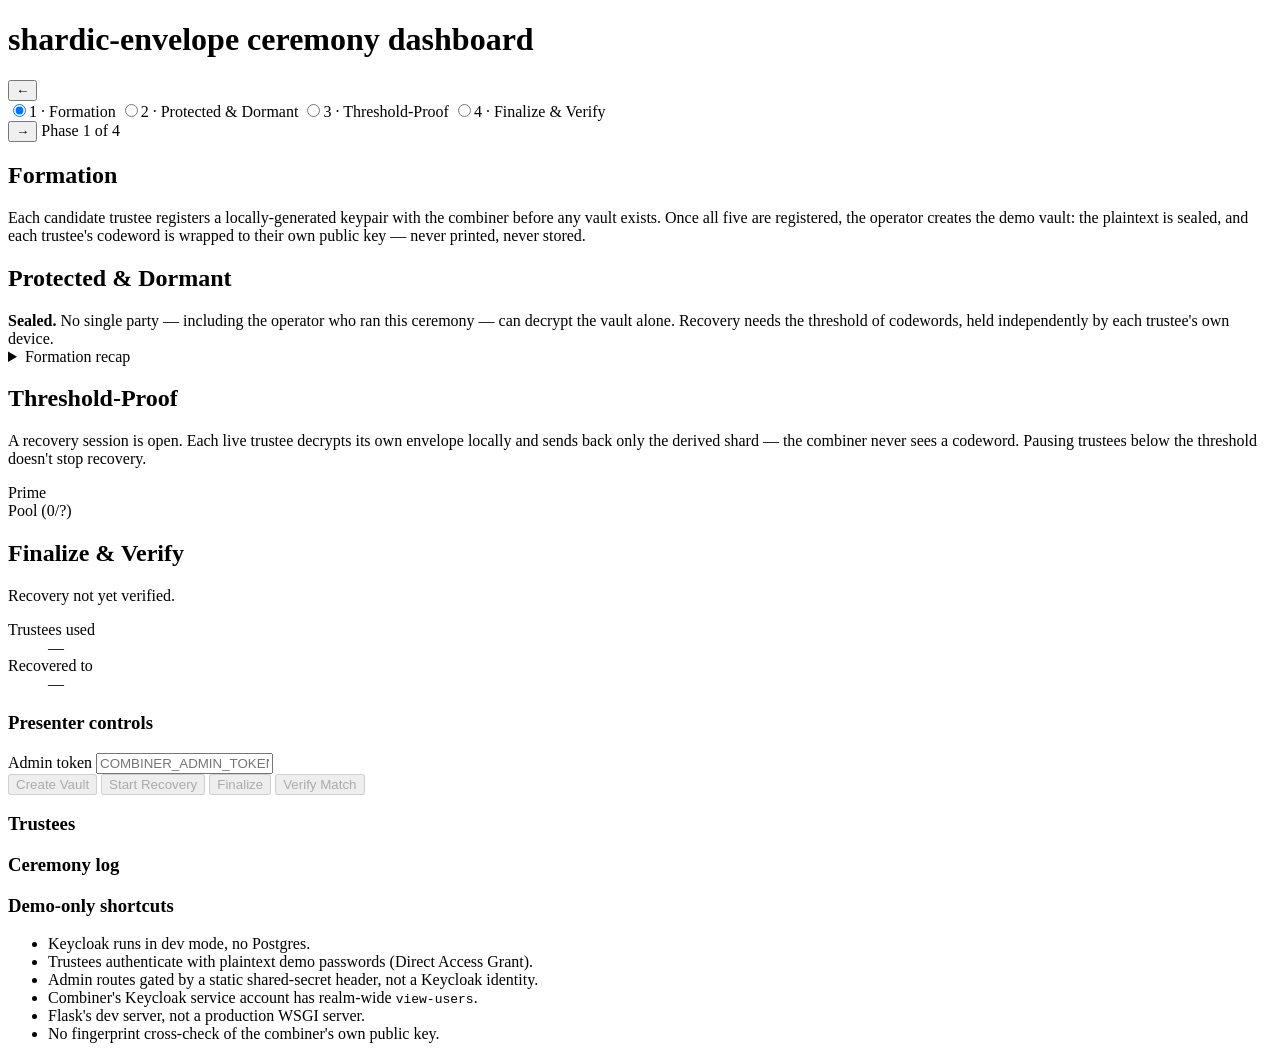
==== demo/combiner/dashboard/index.html @ 2d130a90 "Add live SSE-driven ceremony dashboard to the shardic-envelope demo Bolts an in-browser dashboard on" ====
<!doctype html>
<html lang="en">
<head>
<meta charset="utf-8">
<title>shardic-envelope — Ceremony Dashboard</title>
<link rel="stylesheet" href="/dashboard/dashboard.css">
</head>
<body>

<header class="topbar">
  <h1>shardic-envelope <span class="topbar__subtitle">ceremony dashboard</span></h1>
  <div class="phase-nav">
    <button id="phase-prev" class="phase-nav__btn" aria-label="Previous phase">&larr;</button>
    <div class="phase-nav__tabs">
      <label class="phase-tab"><input type="radio" name="phase" value="1" checked><span>1 · Formation</span></label>
      <label class="phase-tab"><input type="radio" name="phase" value="2"><span>2 · Protected &amp; Dormant</span></label>
      <label class="phase-tab"><input type="radio" name="phase" value="3"><span>3 · Threshold-Proof</span></label>
      <label class="phase-tab"><input type="radio" name="phase" value="4"><span>4 · Finalize &amp; Verify</span></label>
    </div>
    <button id="phase-next" class="phase-nav__btn" aria-label="Next phase">&rarr;</button>
    <span class="phase-nav__indicator" id="phase-indicator">Phase 1 of 4</span>
  </div>
</header>

<div class="layout">
  <main class="phases">

    <section class="phase" data-phase="1">
      <h2>Formation</h2>
      <p class="phase__lede">Each candidate trustee registers a locally-generated keypair with the combiner
        before any vault exists. Once all five are registered, the operator creates the demo vault: the
        plaintext is sealed, and each trustee's codeword is wrapped to their own public key — never printed,
        never stored.</p>

      <div class="callout callout--brass" id="formation-callout" hidden>
        <strong>Phase 1 complete.</strong> Vault sealed and dormant. This state has no expiry and can sit
        untouched indefinitely before anyone ever triggers recovery.
      </div>

      <div class="pipeline" id="formation-pipeline" hidden>
        <div class="pipeline__row">
          <div class="pipeline__step">plaintext</div>
          <div class="pipeline__arrow">AES-256-GCM</div>
          <div class="pipeline__step">.krypt ciphertext</div>
        </div>
        <div class="pipeline__row">
          <div class="pipeline__step">DEK</div>
          <div class="pipeline__arrow">Shamir split, GF(256)</div>
          <div class="pipeline__step" id="formation-split-label">D-of-T envelopes</div>
        </div>
        <dl class="pipeline__facts">
          <dt>Prime trustee</dt><dd id="formation-prime">—</dd>
          <dt>Pool trustees</dt><dd id="formation-pool">—</dd>
        </dl>
      </div>
    </section>

    <section class="phase" data-phase="2">
      <h2>Protected &amp; Dormant</h2>
      <div class="callout callout--brass">
        <strong>Sealed.</strong> No single party — including the operator who ran this ceremony — can
        decrypt the vault alone. Recovery needs the threshold of codewords, held independently by each
        trustee's own device.
      </div>
      <details class="pipeline-recap">
        <summary>Formation recap</summary>
        <dl class="pipeline__facts">
          <dt>Prime trustee</dt><dd id="dormant-prime">—</dd>
          <dt>Pool trustees</dt><dd id="dormant-pool">—</dd>
        </dl>
      </details>
    </section>

    <section class="phase" data-phase="3">
      <h2>Threshold-Proof</h2>
      <p class="phase__lede">A recovery session is open. Each live trustee decrypts its own envelope
        locally and sends back only the derived shard — the combiner never sees a codeword. Pausing
        trustees below the threshold doesn't stop recovery.</p>

      <div class="shard-progress" id="shard-progress">
        <div class="shard-progress__prime">
          <span class="shard-progress__label">Prime</span>
          <span id="shard-prime-status" class="shard-dot shard-dot--pending"></span>
        </div>
        <div class="shard-progress__pool">
          <span class="shard-progress__label">Pool (<span id="shard-pool-count">0</span>/<span id="shard-pool-threshold">?</span>)</span>
          <div id="shard-pool-list" class="shard-progress__pool-list"></div>
        </div>
      </div>
    </section>

    <section class="phase" data-phase="4">
      <h2>Finalize &amp; Verify</h2>
      <div id="verify-banner" class="verify-banner verify-banner--pending">Recovery not yet verified.</div>
      <dl class="pipeline__facts">
        <dt>Trustees used</dt><dd id="finalize-trustees">—</dd>
        <dt>Recovered to</dt><dd id="finalize-outdir">—</dd>
      </dl>
    </section>

  </main>

  <aside class="sidebar">
    <section class="panel">
      <h3>Presenter controls</h3>
      <label class="token-field">
        Admin token
        <input type="password" id="admin-token" placeholder="COMBINER_ADMIN_TOKEN">
      </label>
      <div class="controls">
        <button id="btn-create-vault" disabled>Create Vault</button>
        <button id="btn-start-recovery" disabled>Start Recovery</button>
        <button id="btn-finalize" disabled>Finalize</button>
        <button id="btn-verify" disabled>Verify Match</button>
      </div>
    </section>

    <section class="panel">
      <h3>Trustees</h3>
      <div id="trustee-grid" class="trustee-grid"></div>
    </section>

    <section class="panel">
      <h3>Ceremony log</h3>
      <div id="ceremony-log" class="ceremony-log"></div>
    </section>

    <section class="panel panel--muted">
      <h3>Demo-only shortcuts</h3>
      <ul class="shortcut-list">
        <li>Keycloak runs in dev mode, no Postgres.</li>
        <li>Trustees authenticate with plaintext demo passwords (Direct Access Grant).</li>
        <li>Admin routes gated by a static shared-secret header, not a Keycloak identity.</li>
        <li>Combiner's Keycloak service account has realm-wide <code>view-users</code>.</li>
        <li>Flask's dev server, not a production WSGI server.</li>
        <li>No fingerprint cross-check of the combiner's own public key.</li>
      </ul>
    </section>
  </aside>
</div>

<script src="/dashboard/dashboard.js"></script>
</body>
</html>
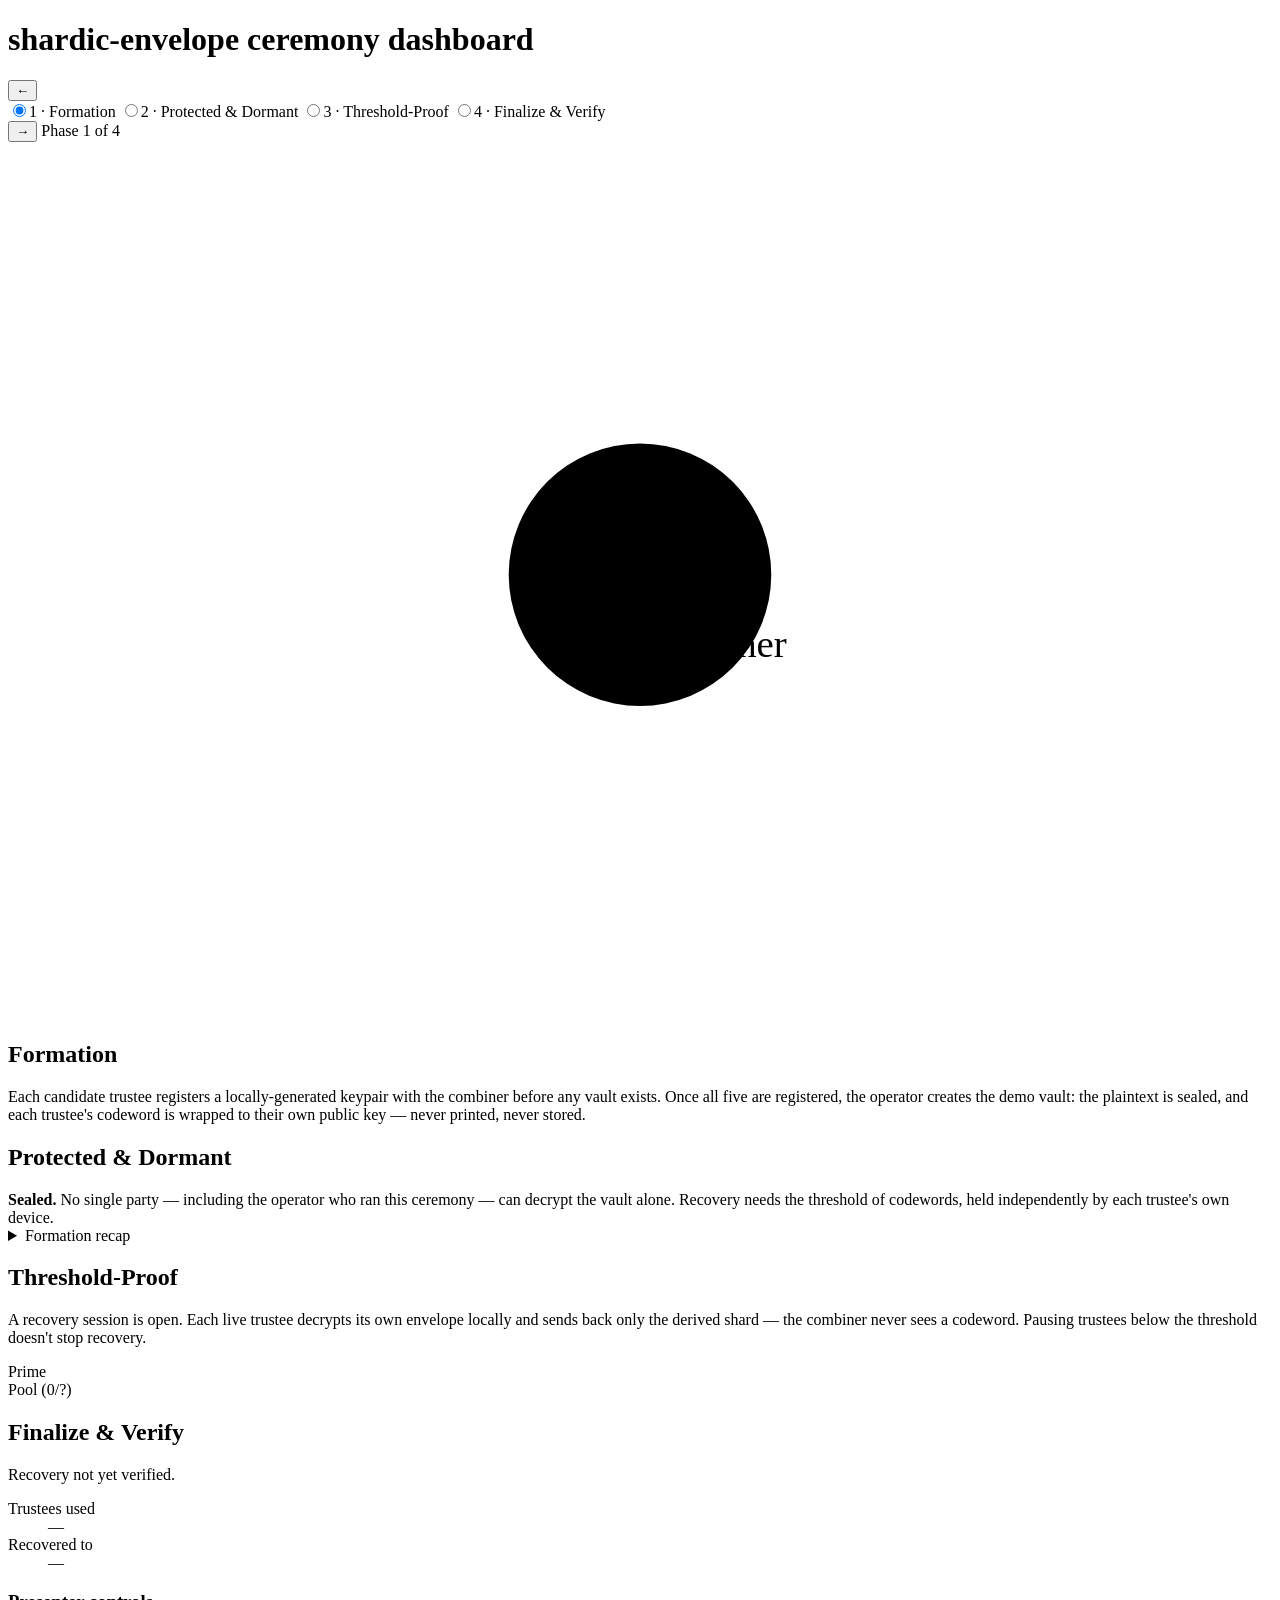
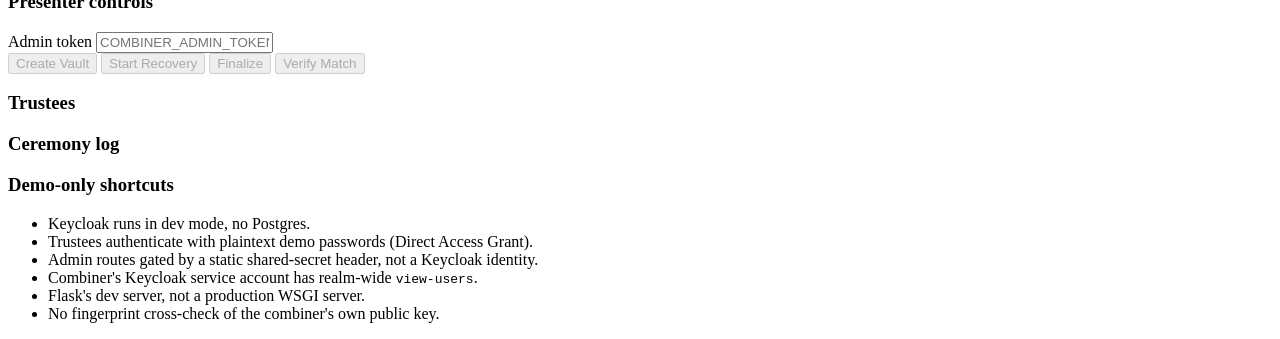
==== commit d4cae35c: "Add hub-and-spoke ceremony diagram to the live dashboard The dashboard shipped as plain text/data pa" ====
--- a/demo/combiner/dashboard/index.html
+++ b/demo/combiner/dashboard/index.html
@@ -24,6 +24,26 @@
 
 <div class="layout">
   <main class="phases">
+
+    <div class="diagram-panel">
+      <svg id="ceremony-diagram" viewBox="0 0 520 360" role="img" aria-label="Ceremony topology: combiner and trustee nodes">
+        <g id="diagram-edges"></g>
+        <g id="diagram-tokens"></g>
+        <g id="diagram-trustees"></g>
+        <g id="diagram-combiner" transform="translate(260,178)">
+          <circle class="combiner-halo" r="54"></circle>
+          <circle class="combiner-body" r="40"></circle>
+          <g class="combiner-icon combiner-icon--lock">
+            <path class="lock-shackle" d="M-9,-4 v-6 a9,9 0 0 1 18,0 v6" />
+            <rect class="lock-body" x="-12" y="-4" width="24" height="18" rx="3" />
+          </g>
+          <g class="combiner-icon combiner-icon--check">
+            <path d="M-11,0 l7,8 l15,-17" />
+          </g>
+          <text class="combiner-label" y="34">combiner</text>
+        </g>
+      </svg>
+    </div>
 
     <section class="phase" data-phase="1">
       <h2>Formation</h2>
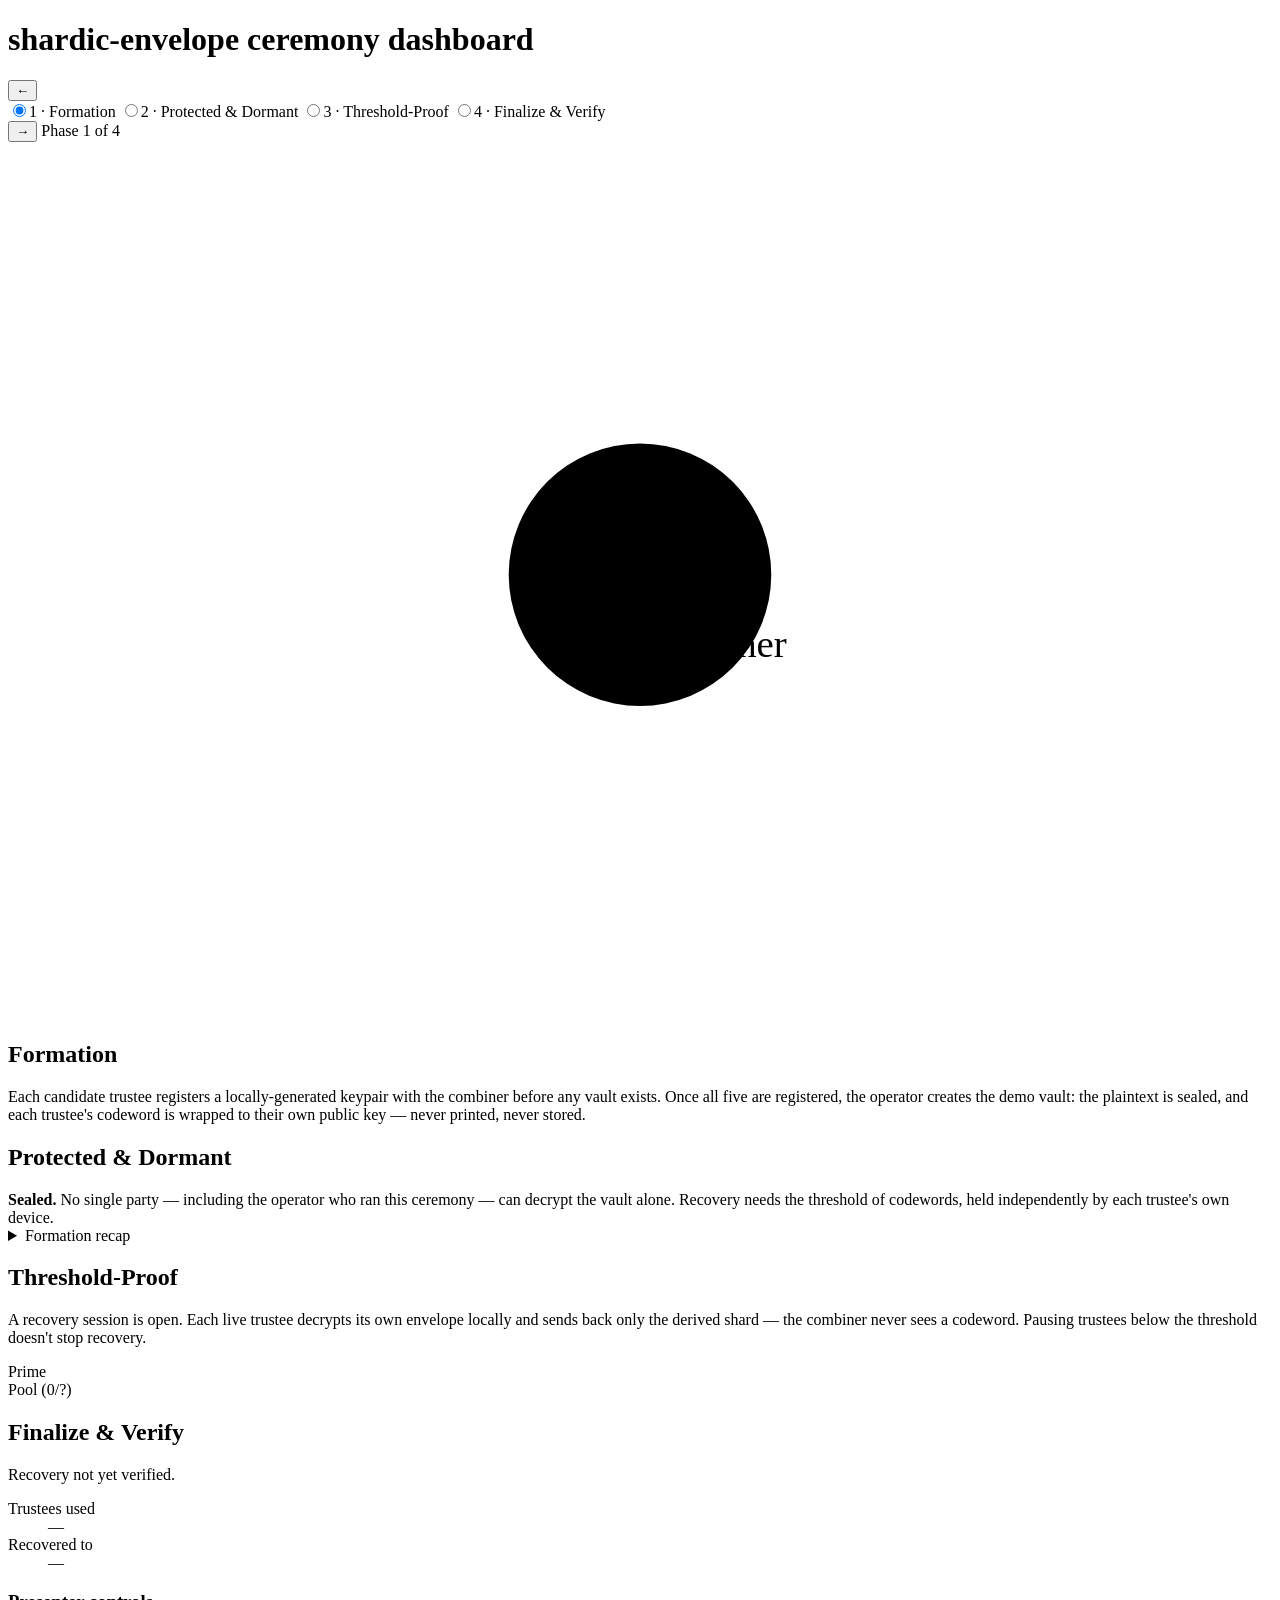
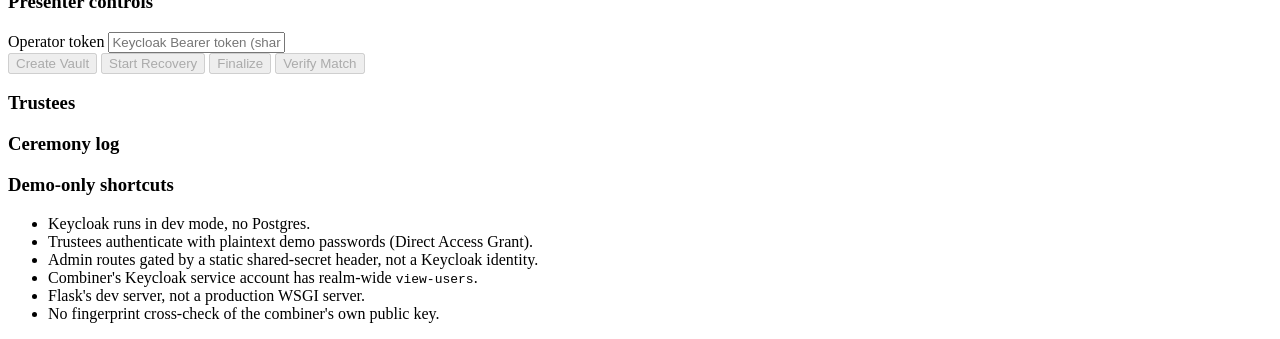
==== commit a48bd5e0: "Implement the shardic-operator role, replacing the shared admin token Ships the identity/authorizati" ====
--- a/demo/combiner/dashboard/index.html
+++ b/demo/combiner/dashboard/index.html
@@ -124,8 +124,8 @@
     <section class="panel">
       <h3>Presenter controls</h3>
       <label class="token-field">
-        Admin token
-        <input type="password" id="admin-token" placeholder="COMBINER_ADMIN_TOKEN">
+        Operator token
+        <input type="password" id="admin-token" placeholder="Keycloak Bearer token (shardic-operator role)">
       </label>
       <div class="controls">
         <button id="btn-create-vault" disabled>Create Vault</button>
